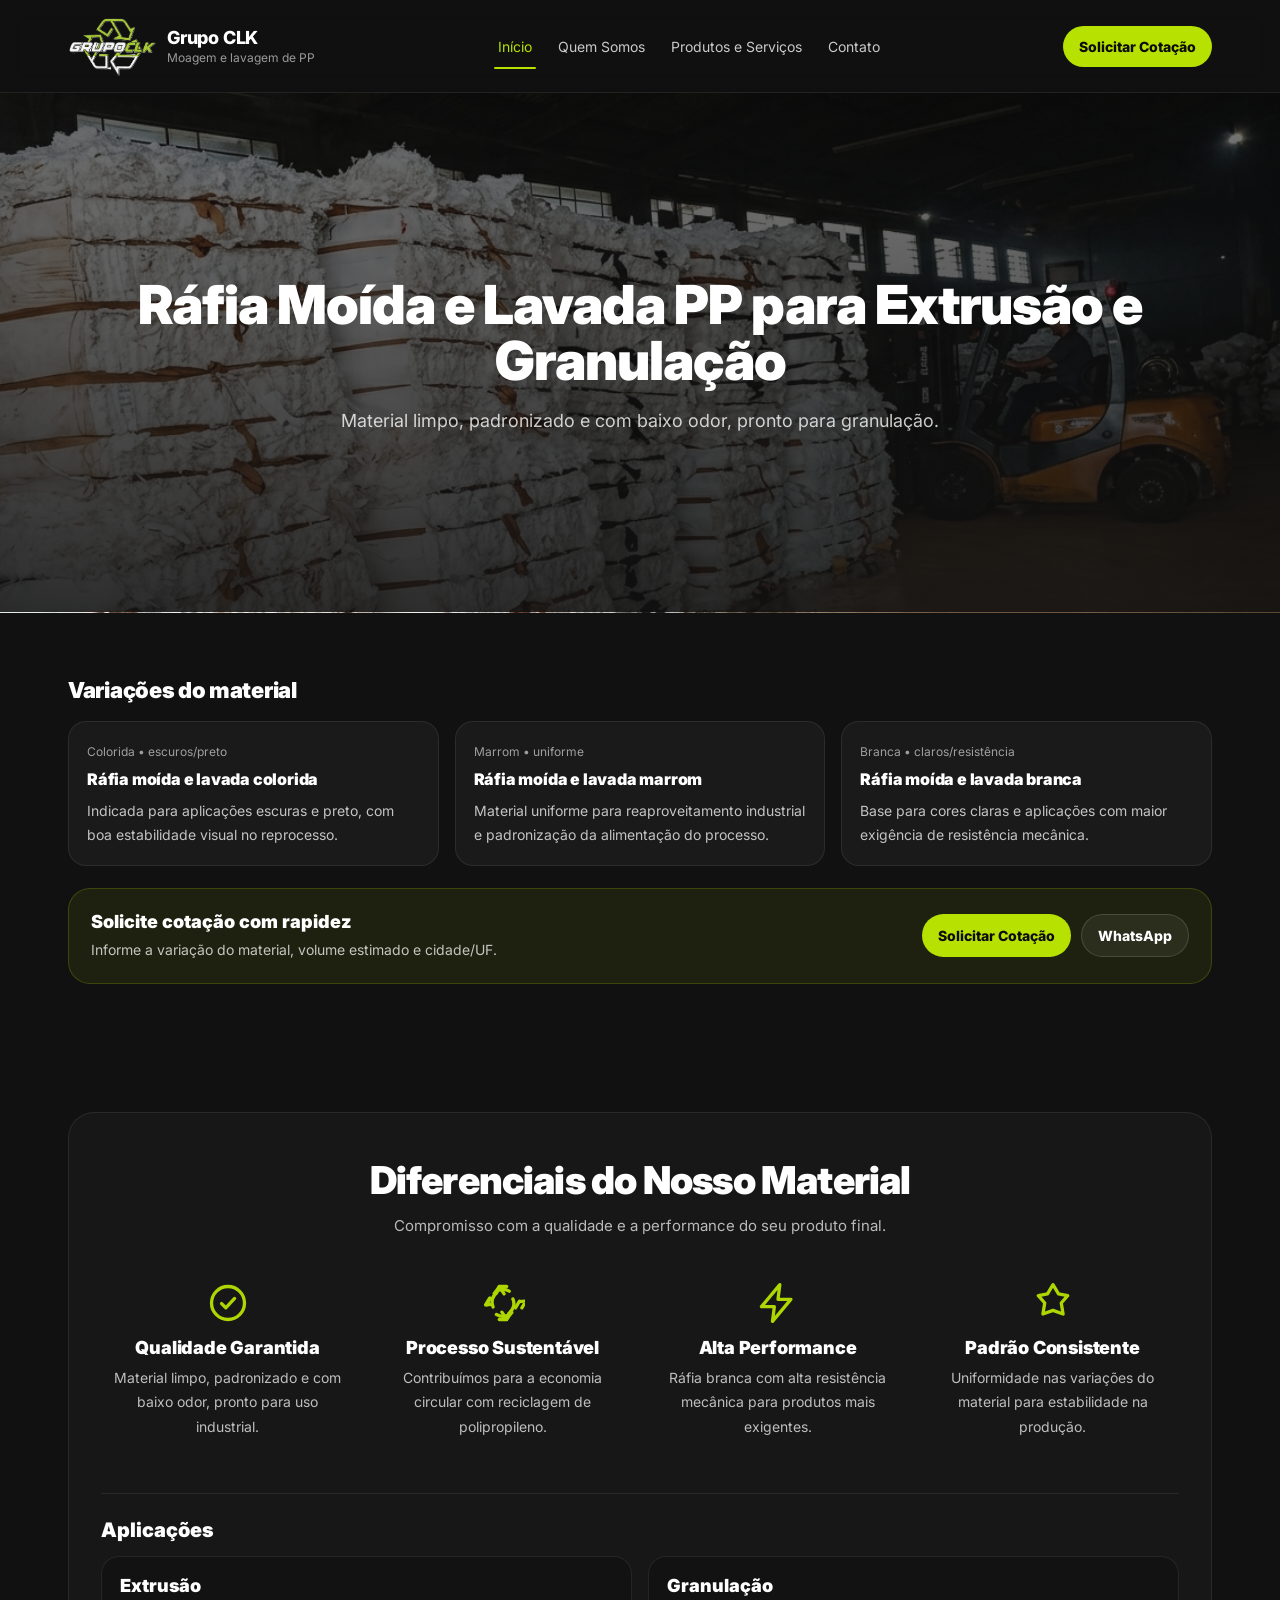
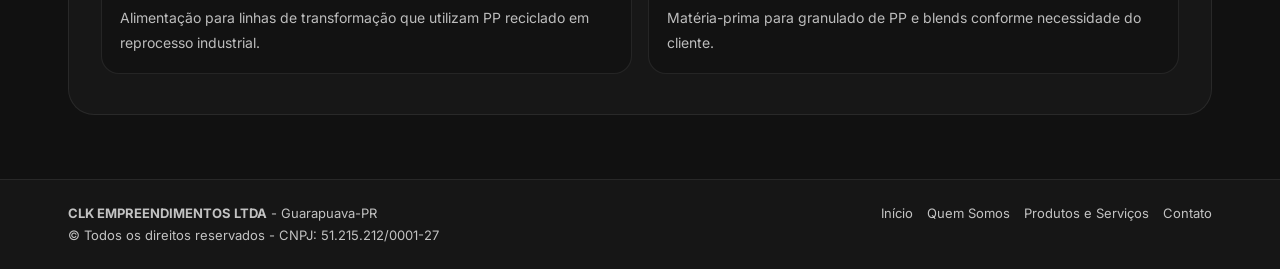
==== index.html @ 8d6ca9e1 "Criação do SITE e primeira publicação" ====
<!DOCTYPE html>
<html lang="pt-BR">
<head>
  <meta charset="UTF-8" />
  <meta name="viewport" content="width=device-width, initial-scale=1.0" />

  <title>Grupo CLK | Ráfia moída e lavada PP para extrusão e granulação</title>
  <meta name="description" content="Grupo CLK fornece ráfia moída e lavada em Polipropileno (PP reciclado) para extrusão e granulação: material limpo, padronizado e com baixo odor, pronto para granulação." />

  <!-- Open Graph -->
  <meta property="og:title" content="Grupo CLK | Ráfia moída e lavada PP" />
  <meta property="og:description" content="Ráfia moída e lavada em PP reciclado para extrusão e granulação. Material limpo, padronizado e pronto para granulação." />
  <meta property="og:type" content="website" />
  <meta property="og:locale" content="pt_BR" />

  <link rel="icon" type="image/png" sizes="32x32" href="./assets/img/favicon.png">
<link rel="icon" type="image/png" sizes="16x16" href="./assets/img/favicon.png">
<link rel="apple-touch-icon" href="./assets/img/favicon.png">

  <!-- SEO (JSON-LD) -->
  <script type="application/ld+json">
  {
    "@context":"https://schema.org",
    "@type":"Organization",
    "name":"Grupo CLK",
    "legalName":"CLK EMPREENDIMENTOS LTDA",
    "taxID":"51.215.212/0001-27",
    "email":"clkempreendimentos@gmail.com",
    "telephone":"+55 42 9995-4347",
    "address":{
      "@type":"PostalAddress",
      "streetAddress":"Rua Dona Anastácia, 1225, barracão lado B, Boqueirão",
      "addressLocality":"Guarapuava",
      "addressRegion":"PR",
      "postalCode":"85023-100",
      "addressCountry":"BR"
    },
    "description":"Ráfia moída e lavada em Polipropileno (PP reciclado) para extrusão e granulação."
  }
  </script>

  <link rel="preconnect" href="https://fonts.googleapis.com">
  <link rel="preconnect" href="https://fonts.gstatic.com" crossorigin>
  <link href="https://fonts.googleapis.com/css2?family=Inter:wght@400;600;700;800;900&display=swap" rel="stylesheet">
  <link rel="stylesheet" href="./assets/css/styles.css" />
</head>

<body>
  <header class="header">
    <div class="container">
      <div class="header-inner">
        <a class="brand" href="./index.html" aria-label="Grupo CLK - Início">
          <img class="logo" src="./assets/img/logo-clk.png" alt="Logo Grupo CLK" />
          <div>
            <strong>Grupo CLK</strong>
            <small>Moagem e lavagem de PP</small>
          </div>
        </a>

        <nav class="nav" aria-label="Menu principal">
          <a data-nav href="./index.html">Início</a>
          <a data-nav href="./quem-somos.html">Quem Somos</a>
          <a data-nav href="./produtos-servicos.html">Produtos e Serviços</a>
          <a data-nav href="./contato.html">Contato</a>
        </nav>

        <div class="header-actions">
          <a class="btn btn-primary" href="./contato.html#form">Solicitar Cotação</a>
          <button class="burger" data-burger aria-label="Abrir menu">☰</button>
        </div>
      </div>

      <div class="mobile" data-mobile>
        <nav class="nav" aria-label="Menu mobile">
          <a data-nav href="./index.html">Início</a>
          <a data-nav href="./quem-somos.html">Quem Somos</a>
          <a data-nav href="./produtos-servicos.html">Produtos e Serviços</a>
          <a data-nav href="./contato.html">Contato</a>
        </nav>
        <div class="header-actions">
          <a class="btn btn-primary" href="./contato.html#form">Solicitar Cotação</a>
        </div>
      </div>
    </div>
  </header>

  <main>
    <!-- HERO clean (sem card / sem botões) -->
    <section class="hero">
      <div class="container">
        <div class="hero-content">
          <h1>Ráfia Moída e Lavada PP para Extrusão e Granulação</h1>
          <p>Material limpo, padronizado e com baixo odor, pronto para granulação.</p>
        </div>
      </div>
    </section>

    <!-- Variações -->
    <section class="section">
      <div class="container">
        <div class="section-head">
          <h2>Variações do material</h2>
           </div>

        <div class="grid-3">
          <div class="card">
            <span class="kicker">Colorida • escuros/preto</span>
            <h3>Ráfia moída e lavada colorida</h3>
            <p>Indicada para aplicações escuras e preto, com boa estabilidade visual no reprocesso.</p>
          </div>

          <div class="card">
            <span class="kicker">Marrom • uniforme</span>
            <h3>Ráfia moída e lavada marrom</h3>
            <p>Material uniforme para reaproveitamento industrial e padronização da alimentação do processo.</p>
          </div>

          <div class="card">
            <span class="kicker">Branca • claros/resistência</span>
            <h3>Ráfia moída e lavada branca</h3>
            <p>Base para cores claras e aplicações com maior exigência de resistência mecânica.</p>
          </div>
        </div>

        <div class="cta">
          <div>
            <h3>Solicite cotação com rapidez</h3>
            <p>Informe a variação do material, volume estimado e cidade/UF.</p>
          </div>
          <div class="actions">
            <a class="btn btn-primary" href="./contato.html#form">Solicitar Cotação</a>
            <a class="btn" target="_blank" rel="noopener noreferrer"
               href="https://wa.me/554299954347?text=Ol%C3%A1%2C%20gostaria%20de%20solicitar%20cota%C3%A7%C3%A3o%20de%20r%C3%A1fia%20mo%C3%ADda%20e%20lavada%20PP.">
              WhatsApp
            </a>
          </div>
        </div>
      </div>
    </section>

    <!-- Diferenciais -->
    <section class="section">
  <div class="container">
    <div class="mega-card">

      <div class="mega-head">
        <h2>Diferenciais do Nosso Material</h2>
        <p>Compromisso com a qualidade e a performance do seu produto final.</p>
      </div>

      <div class="feature-row">
        <!-- 1) Qualidade Garantida -->
        <div class="feature">
          <div class="icon" aria-hidden="true">
            <!-- Check circle -->
            <svg viewBox="0 0 24 24" width="44" height="44" fill="none" stroke="currentColor" stroke-width="1.8" stroke-linecap="round" stroke-linejoin="round">
              <circle cx="12" cy="12" r="9"></circle>
              <path d="M8.5 12.3l2.3 2.3 4.8-5.1"></path>
            </svg>
          </div>
          <h3>Qualidade Garantida</h3>
          <p>Material limpo, padronizado e com baixo odor, pronto para uso industrial.</p>
        </div>

        <!-- 2) Processo Sustentável -->
        <div class="feature">
          <div class="icon" aria-hidden="true">
            <!-- Recycle -->
            <svg viewBox="0 0 24 24" width="44" height="44" fill="none" stroke="currentColor" stroke-width="1.8" stroke-linecap="round" stroke-linejoin="round">
              <path d="M7.8 6.2l2.2-3.2 2.6 4"></path>
              <path d="M10 3l4 0"></path>
              <path d="M6.1 12.8l-3.6.2 2.2-3.6"></path>
              <path d="M3 13l2.2-3.6"></path>
              <path d="M16.2 17.8l-2.2 3.2-2.6-4"></path>
              <path d="M14 21l-4 0"></path>
              <path d="M20.9 11.2l3.6-.2-2.2 3.6"></path>
              <path d="M21 11l-2.2 3.6"></path>
              <path d="M7.2 6.8c2-2.4 5.6-3 8.2-1.2"></path>
              <path d="M6.6 14.2c-1.3-2.7-.4-6.1 2.1-7.9"></path>
              <path d="M16.8 17.2c-2.1 2.3-5.8 2.8-8.4 1"></path>
              <path d="M17.4 9.8c1.2 2.7.3 6-2.2 7.8"></path>
            </svg>
          </div>
          <h3>Processo Sustentável</h3>
          <p>Contribuímos para a economia circular com reciclagem de polipropileno.</p>
        </div>

        <!-- 3) Alta Performance -->
        <div class="feature">
          <div class="icon" aria-hidden="true">
            <!-- Bolt -->
            <svg viewBox="0 0 24 24" width="44" height="44" fill="none" stroke="currentColor" stroke-width="1.8" stroke-linecap="round" stroke-linejoin="round">
              <path d="M13 2L3 14h7l-1 8 10-12h-7l1-8z"></path>
            </svg>
          </div>
          <h3>Alta Performance</h3>
          <p>Ráfia branca com alta resistência mecânica para produtos mais exigentes.</p>
        </div>

        <!-- 4) Padrão Consistente -->
        <div class="feature">
          <div class="icon" aria-hidden="true">
            <!-- Badge -->
            <svg viewBox="0 0 24 24" width="44" height="44" fill="none" stroke="currentColor" stroke-width="1.8" stroke-linecap="round" stroke-linejoin="round">
              <path d="M12 2l3 5 5 1-3.5 4 1 6-5.5-2-5.5 2 1-6L4 8l5-1 3-5z"></path>
            </svg>
          </div>
          <h3>Padrão Consistente</h3>
          <p>Uniformidade nas variações do material para estabilidade na produção.</p>
        </div>
      </div>

      <div class="mega-divider"></div>

      <div class="mega-subhead">
        <h3>Aplicações</h3>
      </div>

      <div class="mega-apps">
        <div class="app-card">
          <h4>Extrusão</h4>
          <p>Alimentação para linhas de transformação que utilizam PP reciclado em reprocesso industrial.</p>
        </div>

        <div class="app-card">
          <h4>Granulação</h4>
          <p>Matéria-prima para granulado de PP e blends conforme necessidade do cliente.</p>
        </div>
      </div>

    </div>
  </div>
</section>

  </main>

  <footer class="footer">
    <div class="container">
      <div class="footer-inner">
        <div>
          <p><strong>CLK EMPREENDIMENTOS LTDA</strong> - Guarapuava-PR</p>
          <p>© Todos os direitos reservados - CNPJ: 51.215.212/0001-27</p>
        </div>

        <div class="footer-links">
          <a href="./index.html">Início</a>
          <a href="./quem-somos.html">Quem Somos</a>
          <a href="./produtos-servicos.html">Produtos e Serviços</a>
          <a href="./contato.html">Contato</a>
        </div>
      </div>
    </div>
  </footer>

  <script src="./assets/js/main.js"></script>
</body>
</html>
---- assets/css/styles.css ----
:root{
  --bg:#111111;
  --bg2:#1E1E1E;
  --text:#FFFFFF;
  --muted:rgba(255,255,255,.74);
  --muted2:rgba(255,255,255,.58);
  --line:rgba(255,255,255,.10);
  --line2:rgba(255,255,255,.08);
  --accent:#B7E100;
  --accentDark:#0c0c0c;

  --radius:18px;
  --radius2:14px;
  --container:1180px;
}

*{box-sizing:border-box}
html{scroll-behavior:smooth}
body{
  margin:0;
  font-family: Inter, Montserrat, Poppins, system-ui, -apple-system, Segoe UI, Roboto, Arial, sans-serif;
  background: var(--bg);
  color: var(--text);
  letter-spacing: 0;
}

a{color:inherit;text-decoration:none}
img{max-width:100%;display:block}

.container{
  width:min(100%, var(--container));
  margin:0 auto;
  padding:0 18px;
}

/* =========================
   HEADER (estilo vídeo)
========================= */
.header{
  position:sticky;
  top:0;
  z-index:100;
  background: rgba(17,17,17,.82);
  backdrop-filter: blur(10px);
  border-bottom: 1px solid var(--line2);
}
.header-inner{
  display:flex;
  align-items:center;
  justify-content:space-between;
  gap:14px;
  padding:14px 0;
}

.brand{
  display:flex;
  align-items:center;
  gap:10px;
  min-width: 220px;
}
.brand .logo{
  height:64px;
  width:auto;
  object-fit:contain;
}
.brand strong{
  font-size:18px;
  font-weight:800;
  letter-spacing:-.2px;
}
.brand small{
  display:block;
  font-size:12px;
  color: var(--muted2);
  margin-top:2px;
}

.nav{
  display:flex;
  align-items:center;
  gap:18px;
}
.nav a{
  font-size:14px;
  color: rgba(255,255,255,.78);
  padding:6px 4px;
  position:relative;
}
.nav a:hover{ color: rgba(255,255,255,.95); }
.nav a.active{
  color: var(--accent);
}
.nav a.active::after{
  content:"";
  position:absolute;
  left:0; right:0;
  bottom:-8px;
  height:2px;
  border-radius:999px;
  background: var(--accent);
}

.header-actions{
  display:flex;
  align-items:center;
  gap:10px;
}

.btn{
  display:inline-flex;
  align-items:center;
  justify-content:center;
  gap:10px;
  padding:12px 16px;
  border-radius: 999px;
  font-weight:800;
  font-size:14px;
  border: 1px solid rgba(255,255,255,.14);
  background: rgba(255,255,255,.06);
  color: var(--text);
  cursor:pointer;
}
.btn:hover{ background: rgba(255,255,255,.09); }

.btn-primary{
  background: var(--accent);
  color: var(--accentDark);
  border: 0;
}
.btn-primary:hover{ filter: brightness(1.05); }

.burger{
  display:none;
  width:44px;
  height:44px;
  border-radius: 999px;
  border: 1px solid rgba(255,255,255,.14);
  background: rgba(255,255,255,.06);
  color: var(--text);
  cursor:pointer;
}

.mobile{
  display:none;
  border-top: 1px solid var(--line2);
  padding:10px 0 16px;
}
.mobile .nav{
  flex-direction:column;
  align-items:flex-start;
  gap:6px;
}
.mobile .nav a{
  width:100%;
  padding:10px 8px;
}
.mobile .header-actions{
  margin-top:10px;
}
.mobile .btn{
  width:100%;
}

/* =========================
   HERO (clean / sem card)
========================= */
.hero{
  min-height: 520px;
  display:flex;
  align-items:center;
  position:relative;
  overflow:hidden;
  border-bottom: 1px solid var(--line2);
  background:
    linear-gradient(180deg, rgba(17,17,17,.55) 0%, rgba(17,17,17,.88) 100%),
    url("../img/hero-clk.png");
  background-size: cover;            /* pode ajustar para “menos zoom” abaixo */
  background-position: center 18%;
  background-repeat: no-repeat;
}

/* Se quiser MENOS ZOOM no desktop, troque o cover por um tamanho fixo:
   background-size: 1400px auto; (mais zoom)
   background-size: 1100px auto; (menos zoom)
*/

.hero-content{
  text-align:center;
  width:100%;
  padding: 64px 0 56px;
}
.hero h1{
  margin:0 0 16px;
  font-size: clamp(34px, 4.2vw, 68px);
  font-weight: 900;
  letter-spacing: -1px;
  line-height: 1.05;
}
.hero p{
  margin:0 auto;
  max-width: 78ch;
  color: rgba(255,255,255,.78);
  font-size: 18px;
  line-height: 1.7;
}

/* =========================
   SEÇÕES (mais respiro)
========================= */
.section{
  padding: 64px 0;
}
.section-head{
  display:flex;
  align-items:flex-end;
  justify-content:space-between;
  gap:16px;
  margin-bottom: 18px;
}
.section-head h2{
  margin:0;
  font-size: 22px;
  font-weight: 900;
  letter-spacing: -.3px;
}
.section-head p{
  margin:0;
  color: var(--muted2);
  font-size: 14px;
}

.grid-3{display:grid; grid-template-columns: repeat(3, 1fr); gap:16px;}
.grid-2{display:grid; grid-template-columns: repeat(2, 1fr); gap:16px;}

.card{
  background: rgba(255,255,255,.04);
  border: 1px solid rgba(255,255,255,.08);
  border-radius: var(--radius);
  padding: 18px;
}
.card .kicker{
  display:inline-block;
  font-size: 12px;
  color: var(--muted2);
  margin-bottom: 10px;
}
.card h3{
  margin: 0 0 10px;
  font-size: 16px;
  font-weight: 900;
  letter-spacing:-.2px;
}
.card p{
  margin:0;
  color: var(--muted);
  font-size: 14px;
  line-height: 1.7;
}

.list{
  margin:10px 0 0;
  padding-left: 18px;
  color: var(--muted);
  font-size: 14px;
  line-height: 1.75;
}

.cta{
  margin-top: 22px;
  padding: 22px;
  border-radius: 22px;
  background: rgba(183,225,0,.08);
  border: 1px solid rgba(183,225,0,.20);
  display:flex;
  align-items:center;
  justify-content:space-between;
  gap:16px;
}
.cta h3{
  margin:0 0 6px;
  font-size: 18px;
  font-weight: 900;
}
.cta p{
  margin:0;
  color: var(--muted);
  font-size: 14px;
  line-height: 1.7;
}
.cta .actions{
  display:flex;
  gap:10px;
  flex-wrap:wrap;
}

/* =========================
   CONTATO (cards + form)
========================= */
.contact-grid{
  display:grid;
  grid-template-columns: 1fr 1.2fr;
  gap:16px;
}

.form{
  display:grid;
  gap:10px;
}
.row{
  display:grid;
  grid-template-columns: 1fr 1fr;
  gap:10px;
}
label{
  display:block;
  font-size: 12px;
  color: var(--muted2);
  margin-bottom: 6px;
}
input, select, textarea{
  width:100%;
  padding: 12px 12px;
  border-radius: 14px;
  border: 1px solid rgba(255,255,255,.14);
  background: rgba(255,255,255,.05);
  color: var(--text);
  outline:none;
}
textarea{min-height: 140px; resize: vertical;}
input:focus, select:focus, textarea:focus{
  border-color: rgba(183,225,0,.55);
  box-shadow: 0 0 0 3px rgba(183,225,0,.12);
}
.helper{
  color: var(--muted2);
  font-size: 12px;
  line-height: 1.6;
}
.anchor{
  scroll-margin-top: 92px;
}

.map{
  width:100%;
  height: 340px;
  border: 1px solid rgba(255,255,255,.10);
  border-radius: 18px;
  overflow:hidden;
  background: rgba(255,255,255,.03);
}

/* =========================
   FOOTER
========================= */
.footer{
  border-top: 1px solid var(--line2);
  background: rgba(255,255,255,.02);
}
.footer-inner{
  padding: 22px 0;
  display:grid;
  grid-template-columns: 1.2fr .8fr;
  gap: 14px;
}
.footer p, .footer a{
  margin:0;
  color: var(--muted);
  font-size: 13px;
  line-height: 1.7;
}
.footer a:hover{ color: var(--text); }
.footer-links{
  display:flex;
  gap:14px;
  flex-wrap:wrap;
  justify-content:flex-end;
  align-items:flex-start;
}
.small{ color: var(--muted2); font-size: 12px; }

/* =========================
   RESPONSIVO
========================= */
@media (max-width: 980px){
  .footer-inner{ grid-template-columns: 1fr; }
  .footer-links{ justify-content:flex-start; }
  .contact-grid{ grid-template-columns: 1fr; }
}

@media (max-width: 860px){
  .nav{ display:none; }
  .burger{ display:inline-flex; align-items:center; justify-content:center; }
  .mobile{ display:block; }

  .grid-3, .grid-2{ grid-template-columns: 1fr; }

  .hero{
    min-height: 440px;
    background:
      linear-gradient(180deg, rgba(17,17,17,.55) 0%, rgba(17,17,17,.90) 100%),
      url("../img/hero-clk.png");
    background-size: cover;
    background-position: 60% 20%;
  }
  .hero p{ font-size: 16px; }
  .row{ grid-template-columns: 1fr; }
}
/* =========================================
   HOME - Mega Card (Diferenciais + Aplicações)
========================================= */

.mega-card{
  background: rgba(255,255,255,.04);
  border: 1px solid rgba(255,255,255,.08);
  border-radius: 26px;
  padding: 34px 26px;
  position: relative;
  overflow: hidden;
}

.mega-card{
  background: #171717;  /* cor única (mais sólida) */
  border: 1px solid rgba(255,255,255,.08);
}

.mega-head{
  text-align:center;
  padding: 10px 10px 28px;
}

.mega-head h2{
  margin:0 0 10px;
  font-size: clamp(26px, 3.0vw, 44px);
  font-weight: 900;
  letter-spacing: -0.8px;
}

.mega-head p{
  margin:0 auto;
  max-width: 70ch;
  color: rgba(255,255,255,.70);
  font-size: 15px;
  line-height: 1.7;
}

/* Linha com 4 itens (ícone + título + texto) */
.feature-row{
  display:grid;
  grid-template-columns: repeat(4, 1fr);
  gap: 22px;
  padding: 0 6px 22px;
}

.feature{
  text-align:center;
  padding: 14px 10px;
}

.feature .icon{
  width: 44px;
  height: 44px;
  margin: 0 auto 12px;
  display:grid;
  place-items:center;
  color: var(--accent);
  opacity: .95;
}

.feature h3{
  margin: 0 0 8px;
  font-size: 18px;
  font-weight: 900;
  letter-spacing: -0.2px;
}

.feature p{
  margin:0 auto;
  max-width: 34ch;
  color: rgba(255,255,255,.72);
  font-size: 14px;
  line-height: 1.75;
}

/* Separador leve dentro do mega card */
.mega-divider{
  height:1px;
  background: rgba(255,255,255,.08);
  margin: 18px 6px 18px;
}

/* Aplicações dentro do mesmo card (duas colunas) */
.mega-subhead{
  display:flex;
  align-items:flex-end;
  justify-content:space-between;
  gap: 16px;
  padding: 6px 6px 14px;
}

.mega-subhead h3{
  margin:0;
  font-size: 20px;
  font-weight: 900;
}

.mega-subhead p{
  margin:0;
  color: rgba(255,255,255,.60);
  font-size: 14px;
}

.mega-apps{
  display:grid;
  grid-template-columns: repeat(2, 1fr);
  gap: 16px;
  padding: 0 6px 6px;
}

.app-card{
  background: rgba(0,0,0,.18);
  border: 1px solid rgba(255,255,255,.08);
  border-radius: 18px;
  padding: 18px;
}

.app-card h4{
  margin:0 0 10px;
  font-size: 18px;
  font-weight: 900;
}

.app-card p{
  margin:0;
  color: rgba(255,255,255,.72);
  font-size: 14px;
  line-height: 1.75;
}

/* Mobile */
@media (max-width: 980px){
  .feature-row{ grid-template-columns: 1fr 1fr; }
}

@media (max-width: 640px){
  .mega-card{ padding: 28px 16px; }
  .feature-row{ grid-template-columns: 1fr; }
  .mega-apps{ grid-template-columns: 1fr; }
  .mega-subhead{ flex-direction:column; align-items:flex-start; }
}

select {
  color: #fff; /* texto do select fechado */
}

select option {
  color: #000; /* texto das opções do dropdown */
  background: #fff;
}
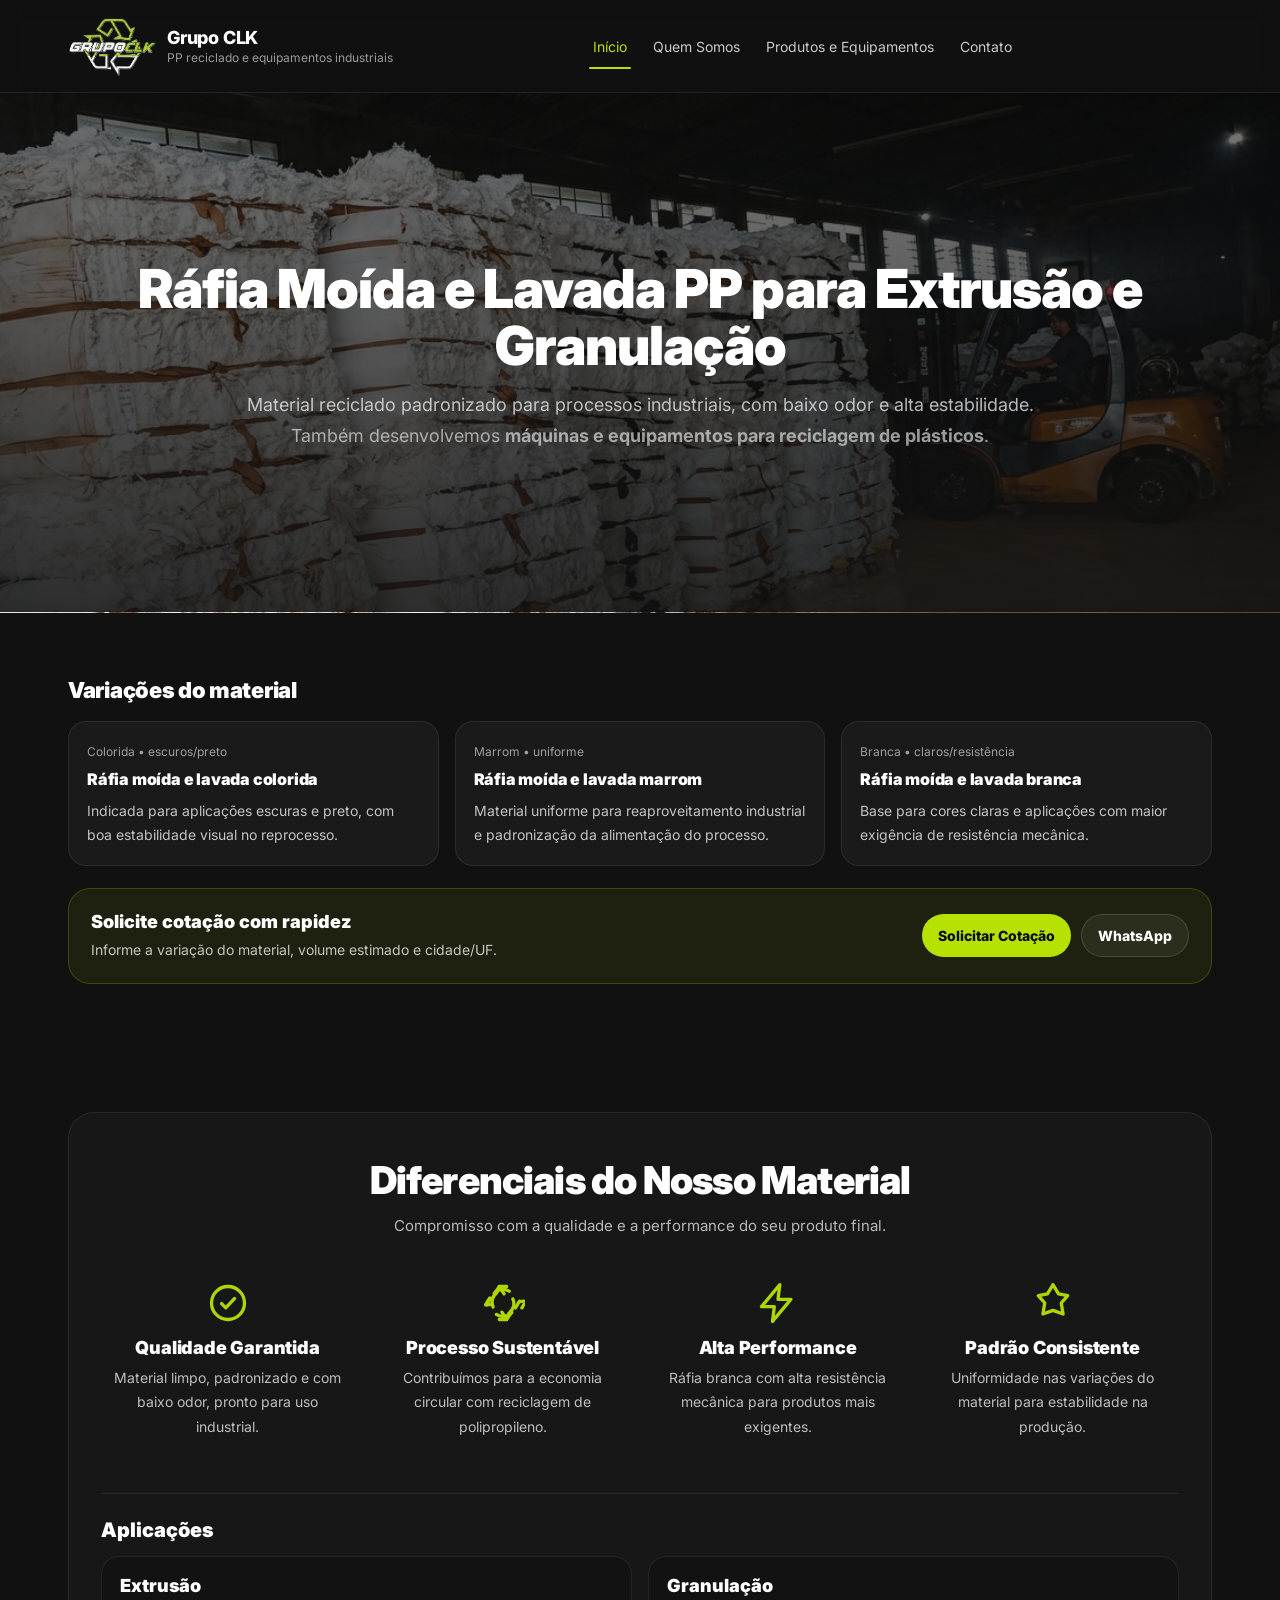
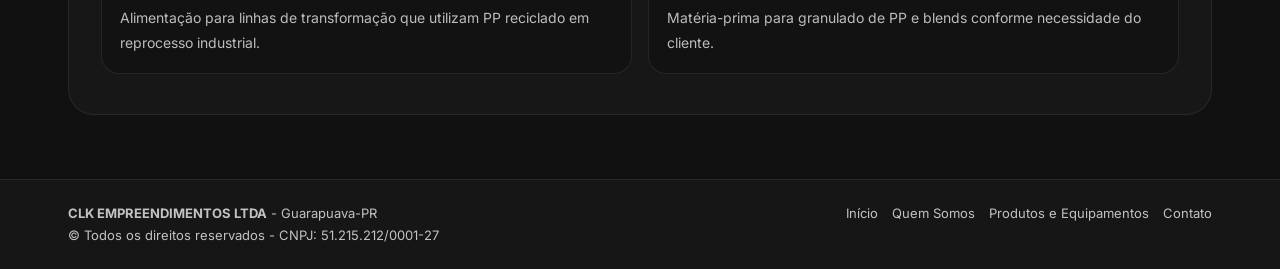
==== commit cd45f205: "Atualização após Follow up do cliente" ====
--- a/index.html
+++ b/index.html
@@ -53,20 +53,19 @@
           <img class="logo" src="./assets/img/logo-clk.png" alt="Logo Grupo CLK" />
           <div>
             <strong>Grupo CLK</strong>
-            <small>Moagem e lavagem de PP</small>
+            <small>PP reciclado e equipamentos industriais</small>
           </div>
         </a>
 
         <nav class="nav" aria-label="Menu principal">
           <a data-nav href="./index.html">Início</a>
           <a data-nav href="./quem-somos.html">Quem Somos</a>
-          <a data-nav href="./produtos-servicos.html">Produtos e Serviços</a>
+          <a data-nav href="./produtos-servicos.html">Produtos e Equipamentos</a>
           <a data-nav href="./contato.html">Contato</a>
         </nav>
 
         <div class="header-actions">
-          <a class="btn btn-primary" href="./contato.html#form">Solicitar Cotação</a>
-          <button class="burger" data-burger aria-label="Abrir menu">☰</button>
+          <button class="burger" data-burger type="button" aria-label="Abrir menu" aria-expanded="false">☰</button>
         </div>
       </div>
 
@@ -74,12 +73,11 @@
         <nav class="nav" aria-label="Menu mobile">
           <a data-nav href="./index.html">Início</a>
           <a data-nav href="./quem-somos.html">Quem Somos</a>
-          <a data-nav href="./produtos-servicos.html">Produtos e Serviços</a>
+          <a data-nav href="./produtos-servicos.html">Produtos e Equipamentos</a>
           <a data-nav href="./contato.html">Contato</a>
         </nav>
         <div class="header-actions">
-          <a class="btn btn-primary" href="./contato.html#form">Solicitar Cotação</a>
-        </div>
+           </div>
       </div>
     </div>
   </header>
@@ -89,8 +87,15 @@
     <section class="hero">
       <div class="container">
         <div class="hero-content">
-          <h1>Ráfia Moída e Lavada PP para Extrusão e Granulação</h1>
-          <p>Material limpo, padronizado e com baixo odor, pronto para granulação.</p>
+<h1>Ráfia Moída e Lavada PP para Extrusão e Granulação</h1>
+
+<p class="hero-subtitle">
+Material reciclado padronizado para processos industriais, com baixo odor e alta estabilidade.
+</p>
+
+<p class="hero-note">
+Também desenvolvemos <strong>máquinas e equipamentos para reciclagem de plásticos</strong>.
+</p>
         </div>
       </div>
     </section>
@@ -130,7 +135,7 @@
           <div class="actions">
             <a class="btn btn-primary" href="./contato.html#form">Solicitar Cotação</a>
             <a class="btn" target="_blank" rel="noopener noreferrer"
-               href="https://wa.me/554299954347?text=Ol%C3%A1%2C%20gostaria%20de%20solicitar%20cota%C3%A7%C3%A3o%20de%20r%C3%A1fia%20mo%C3%ADda%20e%20lavada%20PP.">
+               href="https://wa.me/5542991191176?text=Ol%C3%A1%2C%20gostaria%20de%20solicitar%20cota%C3%A7%C3%A3o%20de%20r%C3%A1fia%20mo%C3%ADda%20e%20lavada%20PP.">
               WhatsApp
             </a>
           </div>
@@ -245,7 +250,7 @@
         <div class="footer-links">
           <a href="./index.html">Início</a>
           <a href="./quem-somos.html">Quem Somos</a>
-          <a href="./produtos-servicos.html">Produtos e Serviços</a>
+          <a href="./produtos-servicos.html">Produtos e Equipamentos</a>
           <a href="./contato.html">Contato</a>
         </div>
       </div>
--- a/assets/css/styles.css
+++ b/assets/css/styles.css
@@ -138,25 +138,39 @@
   background: rgba(255,255,255,.06);
   color: var(--text);
   cursor:pointer;
+  font-size:22px;
+  line-height:1;
+  align-items:center;
+  justify-content:center;
 }
 
 .mobile{
   display:none;
   border-top: 1px solid var(--line2);
   padding:10px 0 16px;
-}
+  background: rgba(17,17,17,.96);
+}
+
+.mobile[data-open="true"]{
+  display:block;
+}
+
 .mobile .nav{
+  display:flex;
   flex-direction:column;
   align-items:flex-start;
   gap:6px;
 }
+
 .mobile .nav a{
   width:100%;
   padding:10px 8px;
 }
+
 .mobile .header-actions{
   margin-top:10px;
 }
+
 .mobile .btn{
   width:100%;
 }
@@ -174,7 +188,7 @@
   background:
     linear-gradient(180deg, rgba(17,17,17,.55) 0%, rgba(17,17,17,.88) 100%),
     url("../img/hero-clk.png");
-  background-size: cover;            /* pode ajustar para “menos zoom” abaixo */
+  background-size: cover;
   background-position: center 18%;
   background-repeat: no-repeat;
 }
@@ -389,8 +403,14 @@
 
 @media (max-width: 860px){
   .nav{ display:none; }
-  .burger{ display:inline-flex; align-items:center; justify-content:center; }
-  .mobile{ display:block; }
+  .burger{ display:inline-flex; }
+
+  .mobile{
+    display:none;
+  }
+  .mobile[data-open="true"]{
+    display:block;
+  }
 
   .grid-3, .grid-2{ grid-template-columns: 1fr; }
 
@@ -405,6 +425,7 @@
   .hero p{ font-size: 16px; }
   .row{ grid-template-columns: 1fr; }
 }
+
 /* =========================================
    HOME - Mega Card (Diferenciais + Aplicações)
 ========================================= */
@@ -419,7 +440,7 @@
 }
 
 .mega-card{
-  background: #171717;  /* cor única (mais sólida) */
+  background: #171717;
   border: 1px solid rgba(255,255,255,.08);
 }
 
@@ -549,10 +570,22 @@
 }
 
 select {
-  color: #fff; /* texto do select fechado */
+  color: #fff;
 }
 
 select option {
-  color: #000; /* texto das opções do dropdown */
+  color: #000;
   background: #fff;
+}
+
+.hero-subtitle{
+  font-size: 20px;
+  opacity: 0.9;
+  margin-top: 10px;
+}
+
+.hero-note{
+  font-size: 16px;
+  opacity: 0.75;
+  margin-top: 8px;
 }
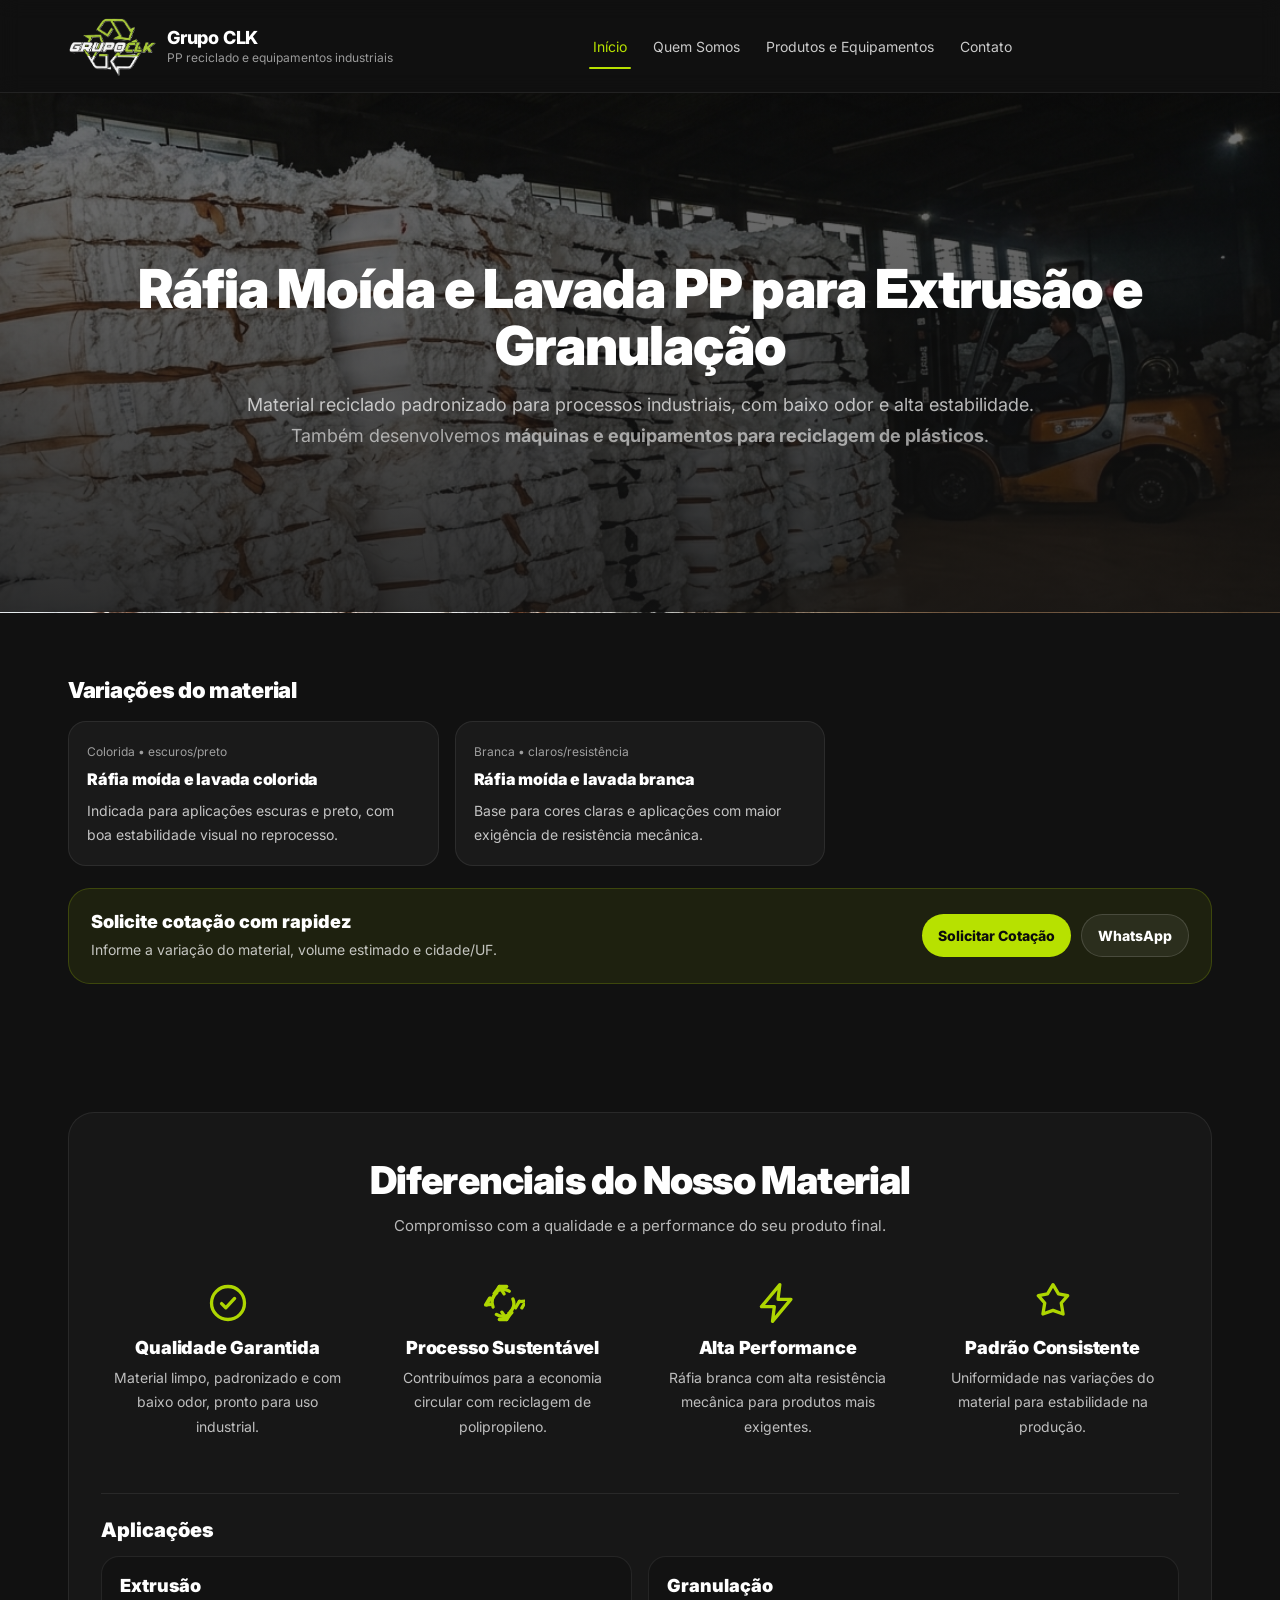
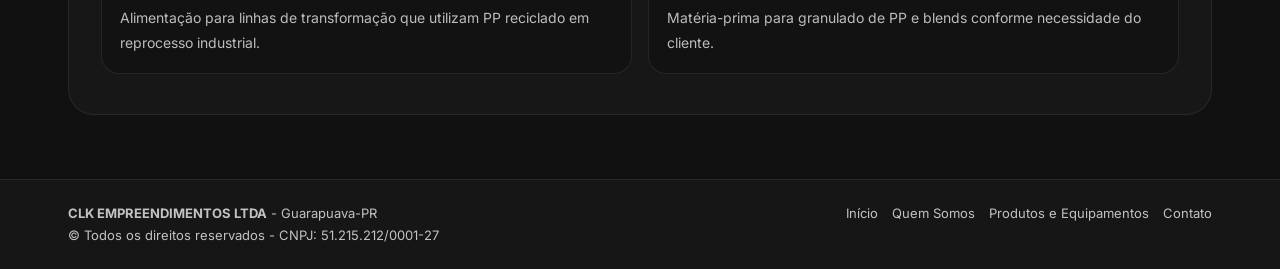
==== commit 2f2d467d: "Atualizado após ultoimo follow-up do cliente Retirado rafia marrom do site" ====
--- a/index.html
+++ b/index.html
@@ -60,7 +60,7 @@
         <nav class="nav" aria-label="Menu principal">
           <a data-nav href="./index.html">Início</a>
           <a data-nav href="./quem-somos.html">Quem Somos</a>
-          <a data-nav href="./produtos-servicos.html">Produtos e Equipamentos</a>
+          <a data-nav href="./produtos-equipamentos.html">Produtos e Equipamentos</a>
           <a data-nav href="./contato.html">Contato</a>
         </nav>
 
@@ -73,7 +73,7 @@
         <nav class="nav" aria-label="Menu mobile">
           <a data-nav href="./index.html">Início</a>
           <a data-nav href="./quem-somos.html">Quem Somos</a>
-          <a data-nav href="./produtos-servicos.html">Produtos e Equipamentos</a>
+          <a data-nav href="./produtos-equipamentos.html">Produtos e Equipamentos</a>
           <a data-nav href="./contato.html">Contato</a>
         </nav>
         <div class="header-actions">
@@ -112,12 +112,6 @@
             <span class="kicker">Colorida • escuros/preto</span>
             <h3>Ráfia moída e lavada colorida</h3>
             <p>Indicada para aplicações escuras e preto, com boa estabilidade visual no reprocesso.</p>
-          </div>
-
-          <div class="card">
-            <span class="kicker">Marrom • uniforme</span>
-            <h3>Ráfia moída e lavada marrom</h3>
-            <p>Material uniforme para reaproveitamento industrial e padronização da alimentação do processo.</p>
           </div>
 
           <div class="card">
@@ -250,7 +244,7 @@
         <div class="footer-links">
           <a href="./index.html">Início</a>
           <a href="./quem-somos.html">Quem Somos</a>
-          <a href="./produtos-servicos.html">Produtos e Equipamentos</a>
+          <a href="./produtos-equipamentos.html">Produtos e Equipamentos</a>
           <a href="./contato.html">Contato</a>
         </div>
       </div>
